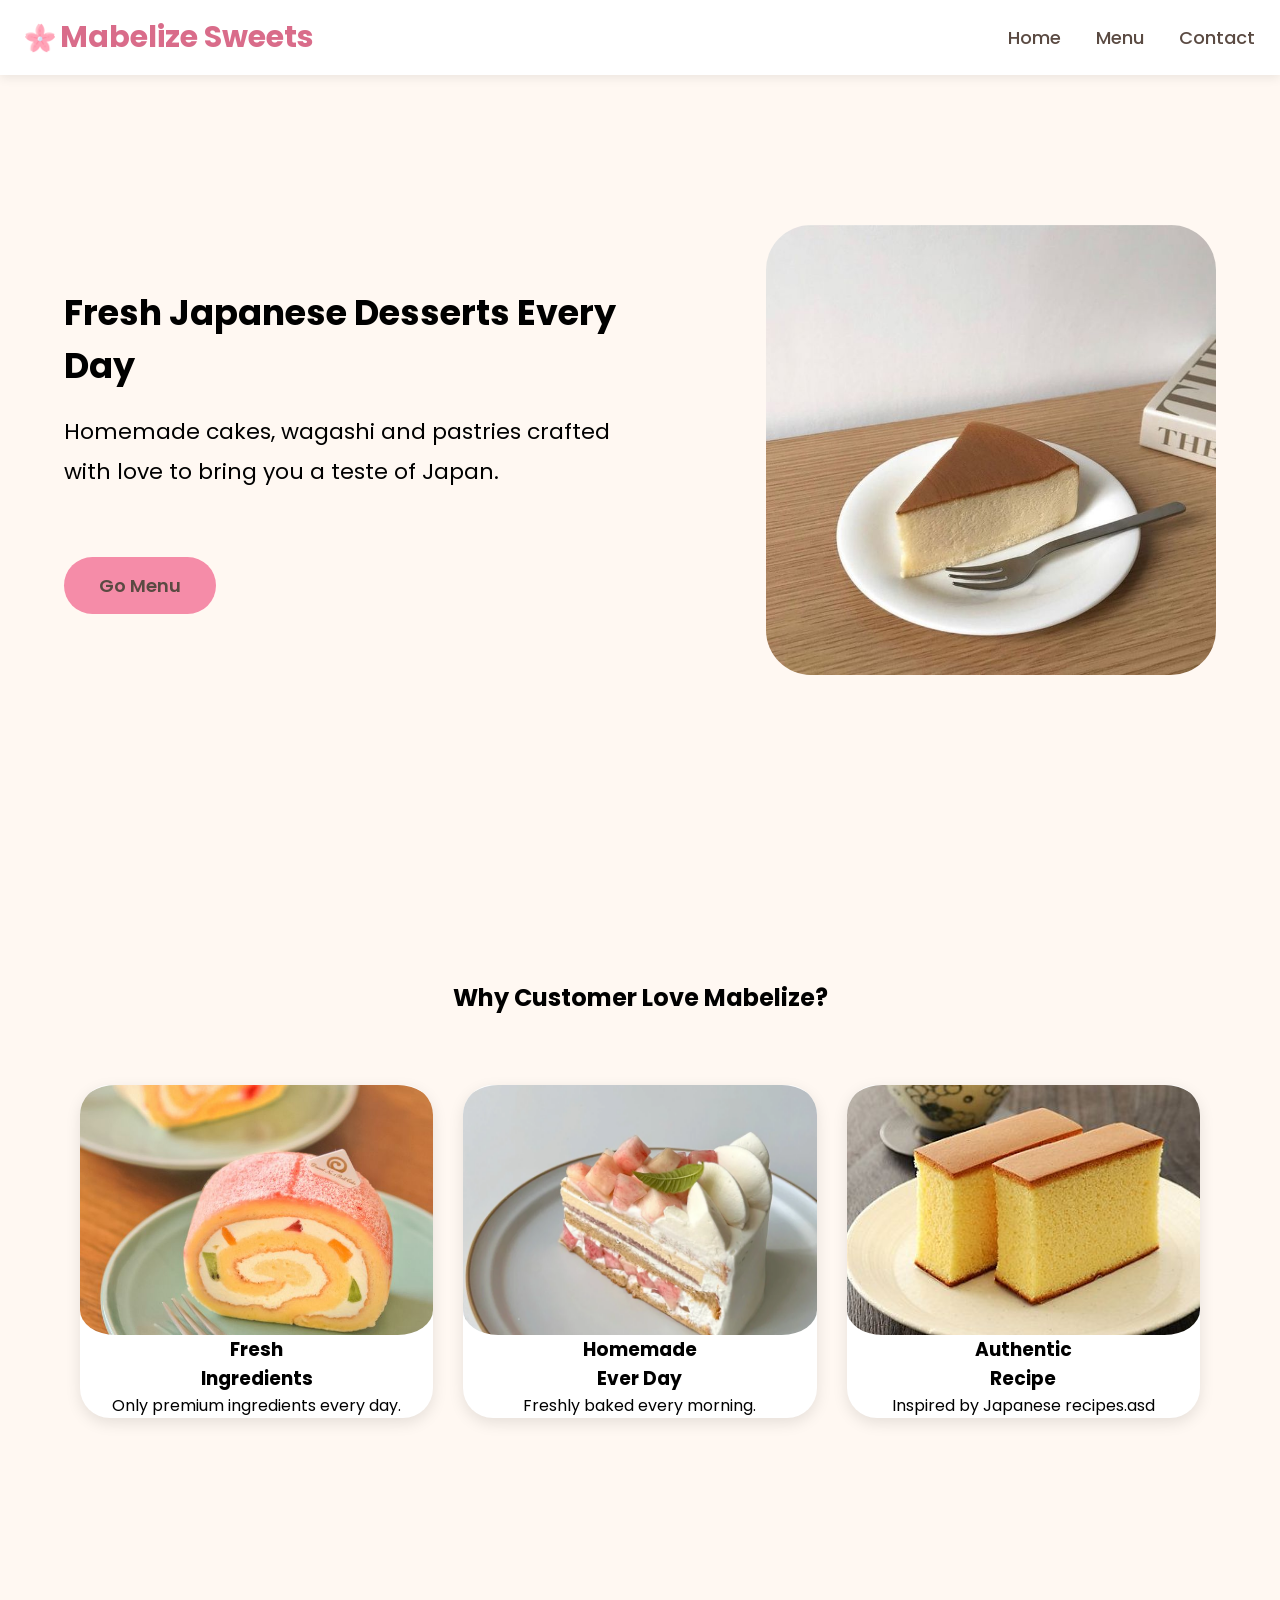
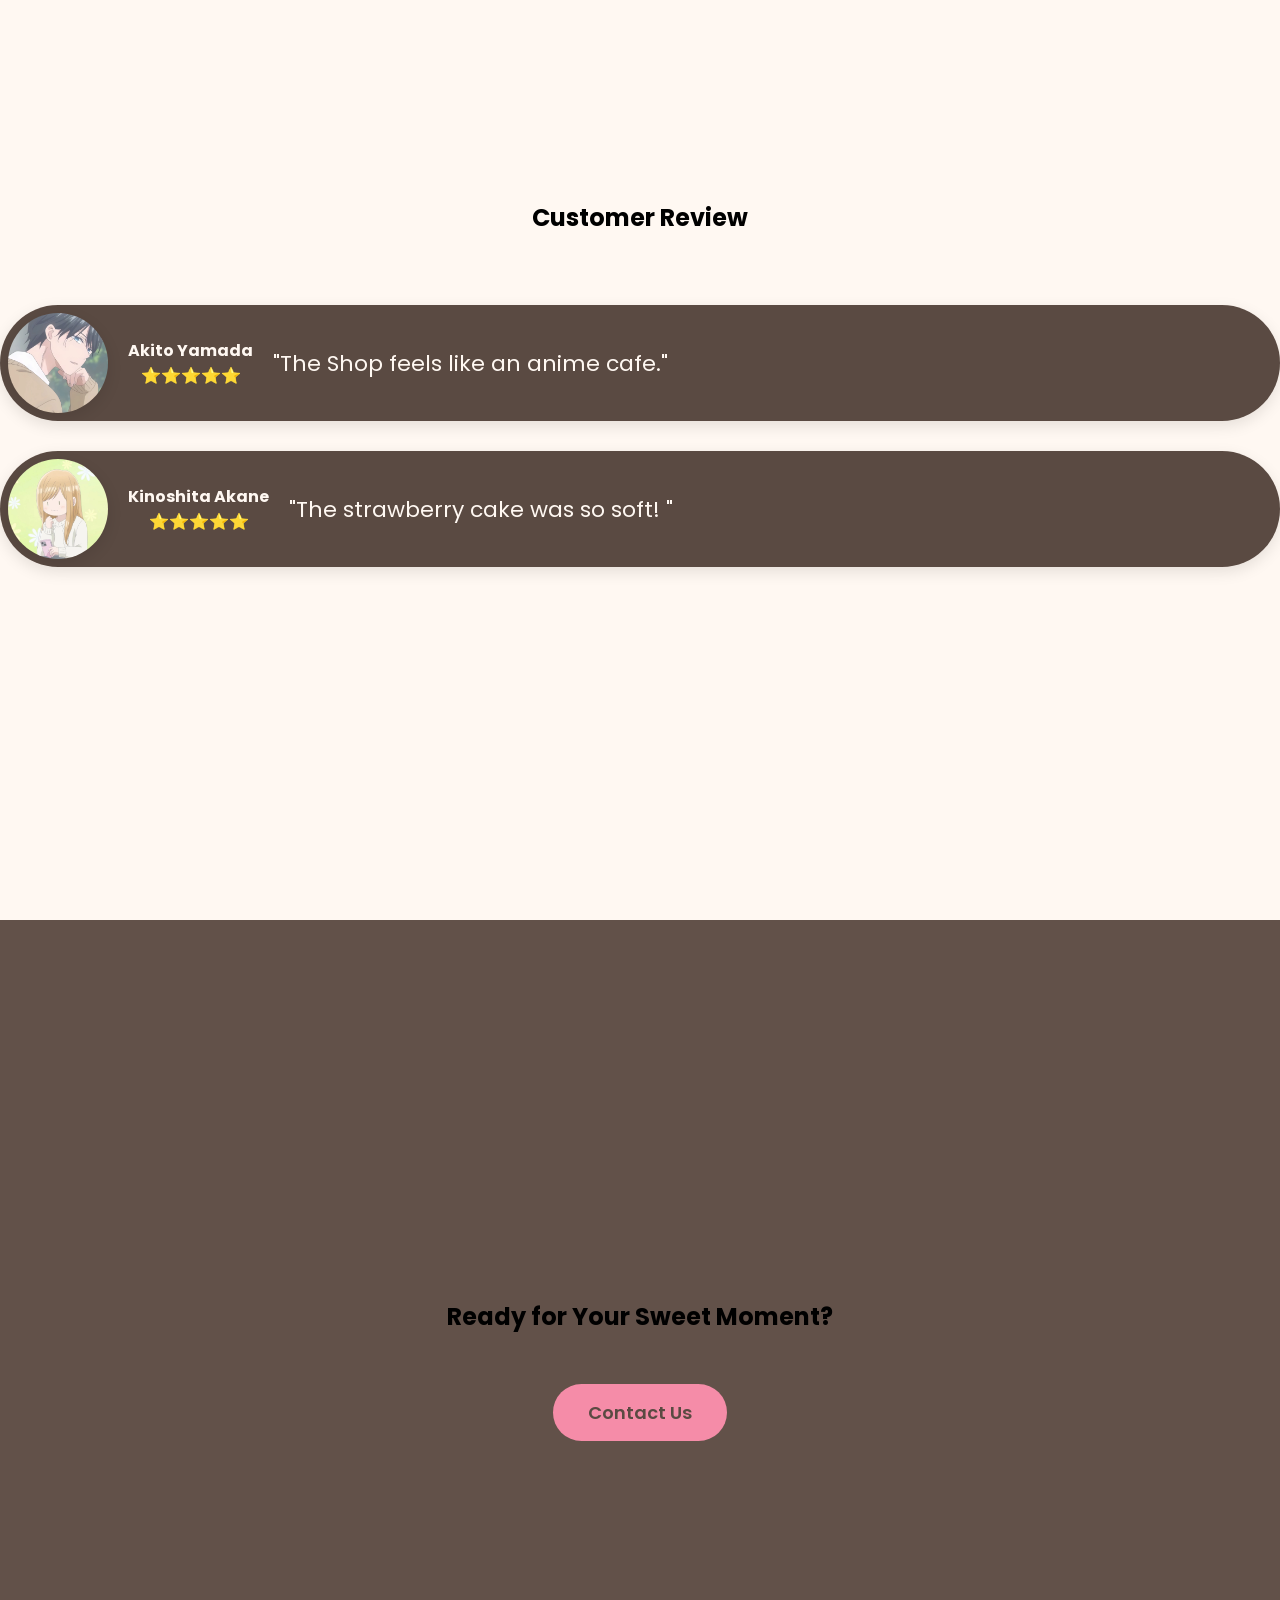
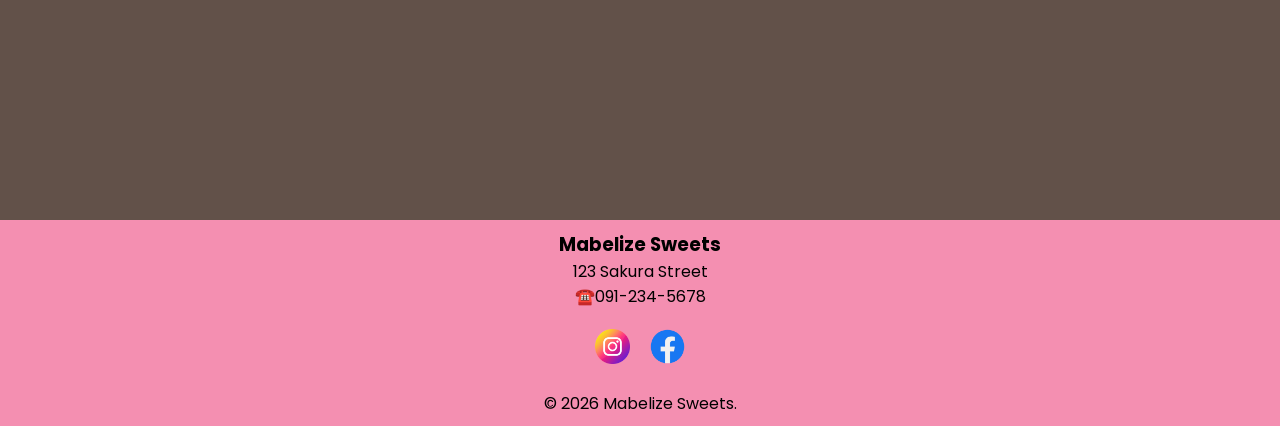
==== index.html @ 02765c97 "Add files via upload" ====
<!DOCTYPE html>
<html lang="en">
<head>
    <meta charset="UTF-8">
    <meta name="viewport" content="width=device-width, initial-scale=1.0">

    <title>Mabelize Sweets</title>

    <link rel="icon" type="image/png" href="./images/sakura.png">
    
    <link rel="preconnect" href="https://fonts.googleapis.com">
    <link rel="preconnect" href="https://fonts.gstatic.com" crossorigin>
    <link href="https://fonts.googleapis.com/css2?family=Poppins:wght@300;400;500;600;700&display=swap" rel="stylesheet">
    
    <link rel="stylesheet" href="./css/style.css" />

</head>

<body>
    
    <header>

        <nav class="navbar">

            <div class="logo">

                <img  src="./images/sakura.png" alt="Sakura">

                <h1>Mabelize Sweets</h1>
                
            </div>

            <ul class="nav-links">

                <li><a href="index.html">Home</a></li>
                <li><a href="menu.html">Menu</a></li>
                <li><a href="contact.html">Contact</a></li>

            </ul>
        </nav>

    </header>

    <main>

        <section class="hero">

            <div class="hero-text">

                <h1>Fresh Japanese Desserts Every Day</h1>

                <p>Homemade cakes, wagashi and pastries crafted <br>
                with love to bring you a teste of Japan.</p>

                <a href="menu.html" class="btn" >Go Menu</a>
            </div>
                
            <div class="hero-image">

                <img src="./images/japanese cheesecake.jpg" alt="Japanese Cake">

            </div>
            

        </section>
        
        <section class="features">

                <h1> Why Customer Love Mabelize? </h1>

            </div>

            <div class="features-container">

                <div class="features-card">

                    <img src="./images/roll cake.jpg" alt="Roll Cake">

                    <h3> 

                        Fresh <br>
                        Ingredients

                    </h3>

                    <p> Only premium ingredients every day. </p>

                </div>

                <div class="features-card">

                    <img src="./images/Peach Cake.webp" alt="Peach Cake">

                    <h3> 

                        Homemade <br>
                        Ever Day

                    </h3>

                    <p>

                        Freshly baked every morning.

                    </p>

                </div>

                <div class="features-card">

                    <img src="./images/Kasutera.jpg" alt = "Kasutera">

                    <h3> 

                        Authentic <br>
                        Recipe

                    </h3>

                    <p>

                        Inspired by Japanese recipes.asd

                    </p>

                </div>

            </div>
            
        </section>

        <section class="testimonails">

            <h1>Customer Review</h1>

            <div class="testimonails-container">

                <div class="testimonails-card">

                    <img src = "images/Yamada Customer.webp" alt="Cutomerone"> 

                    <h4>Akito Yamada

                    <br>
                    ⭐⭐⭐⭐⭐

                    <br>
                    </h4>

                    <p>
                        "The Shop feels like an anime cafe."
                    </p>

                </div>

                <div class="testimonails-card">

                    <img src = "images/Akane Customer.webp" alt="Cutomertwo"> 

                    <h4>Kinoshita Akane  
                    <br>
                    ⭐⭐⭐⭐⭐
                    </h4>

                     <p>
                        "The strawberry cake was so soft! "
                    </p>
   


                </div>

            </div>
            
        </section>

        <section class="content">
            
            <h1>Ready for Your Sweet Moment?</h1>

            <div class="contact">
                <a href="contact.html" class="contactus">Contact Us</a>

            </div>
        </section>

    </main>

    <footer>

        <h3>Mabelize Sweets</h3>
        <p>123 Sakura Street</p>
        <p>☎️091-234-5678</p>

        <div class="social">

            <a href="#" class="iconf">
                <img src="./images/instagram.png" alt="Instagram" >
            </a>

            <a href="#" class="iconf">
                <img src="./images/facebook.png" alt="Facebook" >
            </a>
            
        </div>

        <p class="copyright">
        © 2026 Mabelize Sweets. 
        </p>

    </footer>

</body>

</html>
---- css/style.css ----
html {
    scroll-behavior: smooth;
}

*{

    margin:0;
    padding:0;
    box-sizing:border-box;

}

body{

    background-color: #fff8f2;
    font-family: "Poppins", sans-serif;
}

.navbar {
    position: fixed;
    top: 0;
    left: 0;

    width: 100%;
    
    display:flex;
    justify-content:space-between;
    align-items:center;
    padding:15px 25px;
    background:#ffffff;
    box-shadow:0 3px 10px rgba(0,0,0,0.08);

}

.nav-links a{

    text-decoration:none;
    color:#5A4A42;
    font-size:18px;
    font-weight:500;
    transition:.3s;

}

.nav-links {

    display:flex;
    list-style:none;
    gap:35px;

}

.nav-links a:hover{

    color:#D96C8A;

}

.logo {

    display:flex;
    align-items:center;
    gap: 5px;
    font-size:28px;
    font-weight:bold;
    color:#D96C8A;
}

.logo h1{

    font-size:30px;

}

div > img {

    width: 30px;
    height: 30px;
    object-fit: cover;
    border-radius: 10%;
    

}

.hero {

    display: flex;

    justify-content: space-between;
    align-items: center;
    width:90%;
    margin:auto;

    min-height:100vh;
}

.hero-text {

    flex: 1;

}

.hero-text h1{

    font-size: 35px;
    margin-bottom:20px;

}

.hero-text p{

    font-size:22px;

    line-height:1.8;

    margin-bottom:35px;

}

.hero-image {

    flex:1;
    display:flex;
    justify-content:right;
}

.hero-image img {

    width:450px;
    height: 450px;
    max-width:100%;
}

.btn {

    display:inline-block;
    margin-top:30px;
    padding:15px 35px;
    background:#F58CA8;
    color:#5A4A42;
    text-decoration:none;
    border-radius:30px;
    font-size:18px;
    font-weight:600;
    transition:.3s;

}

.btn:hover {
    color:white;
    transform:translateY(-3px);

}

.features {

    padding: 80px;
    text-align: center;
    min-height:100vh;
}

.features-container {

    display: grid;
    grid-template-columns: 1fr 1fr 1fr;

    gap: 30px;
    margin-top: 70px;
}

.features-card {

    background: white;
    border-radius: 30px;
    overflow: hidden;
    box-shadow: 0 5px 15px rgba(0, 0, 0, .1);
    transition: .3s;
}

.features-card img {

    width: 100%;
    height: 250px;
    object-fit: cover;
    display: block;
}

.testimonails {

    text-align: center;
    min-height: 80vh;

}

.testimonails-container {

    display: grid;
    grid-template-rows: 1fr 1fr ;

    gap: 30px;
    margin-top: 70px;

    
}

.testimonails-card {

    display: flex;
    align-items: center;
    gap: 20px;

    color: #fff8f2;
    background: #5A4A42;

    border-radius: 60px;
    overflow: hidden;
    box-shadow: 0 5px 15px rgba(0, 0, 0, .1);
    transition: .3s;

    padding: 8px;

}

.testimonails-card img {

    border-radius: 50%;

    width: 100px;
    height: 100px;
    box-shadow: 0 5px 15px rgba(0, 0, 0, .1);

}

.testimonails-card p {
    
    font-size:22px;

}

.content {

    min-height:100vh;
               
    display: flex;
    justify-content: center; 
    align-items: center;
    flex-direction: column;

    text-align: center;
    background-color: #625149;
    

}

.content h1 {
    display: flex;
    justify-content: center;
    align-items: center;
}

.contactus {

    display:inline-block;
    margin-top:50px;
    padding:15px 35px;

    background:#F58CA8;
    color:#5A4A42;
    
    text-decoration:none;
    border-radius:30px;
    font-size:18px;
    font-weight:600;
    transition:.3s;

}

.contactus:hover {

    color:white;
    transform:translateY(-3px);

}

footer {

    background: #f48fb1;
    text-align: center;
    padding: 10px 20px;
}

.social {

    display: flex;
    justify-content: center;
    gap: 20px;
    margin: 20px 0;

}

.social img {

    width: 35px;
    height: 35px;
    transition: .3s;
}

.social img:hover {

    transform: scale(1.2);
}
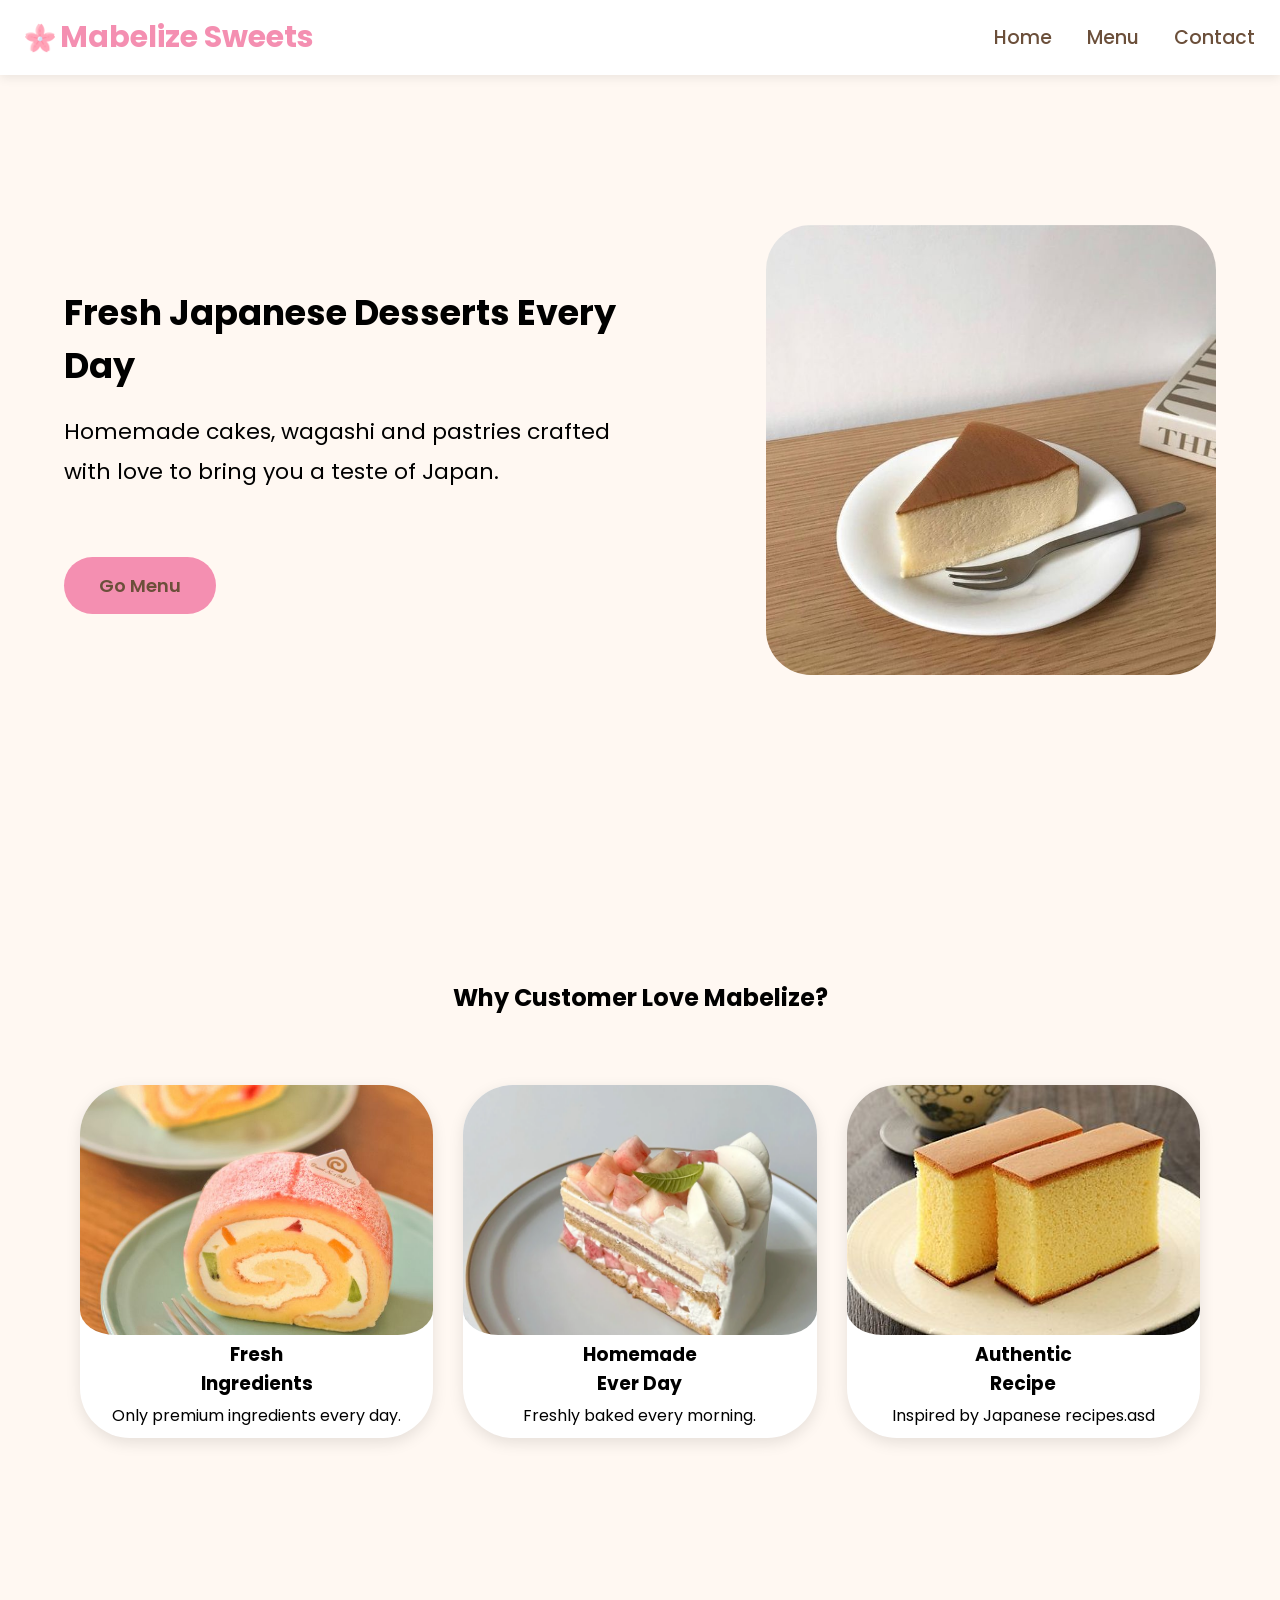
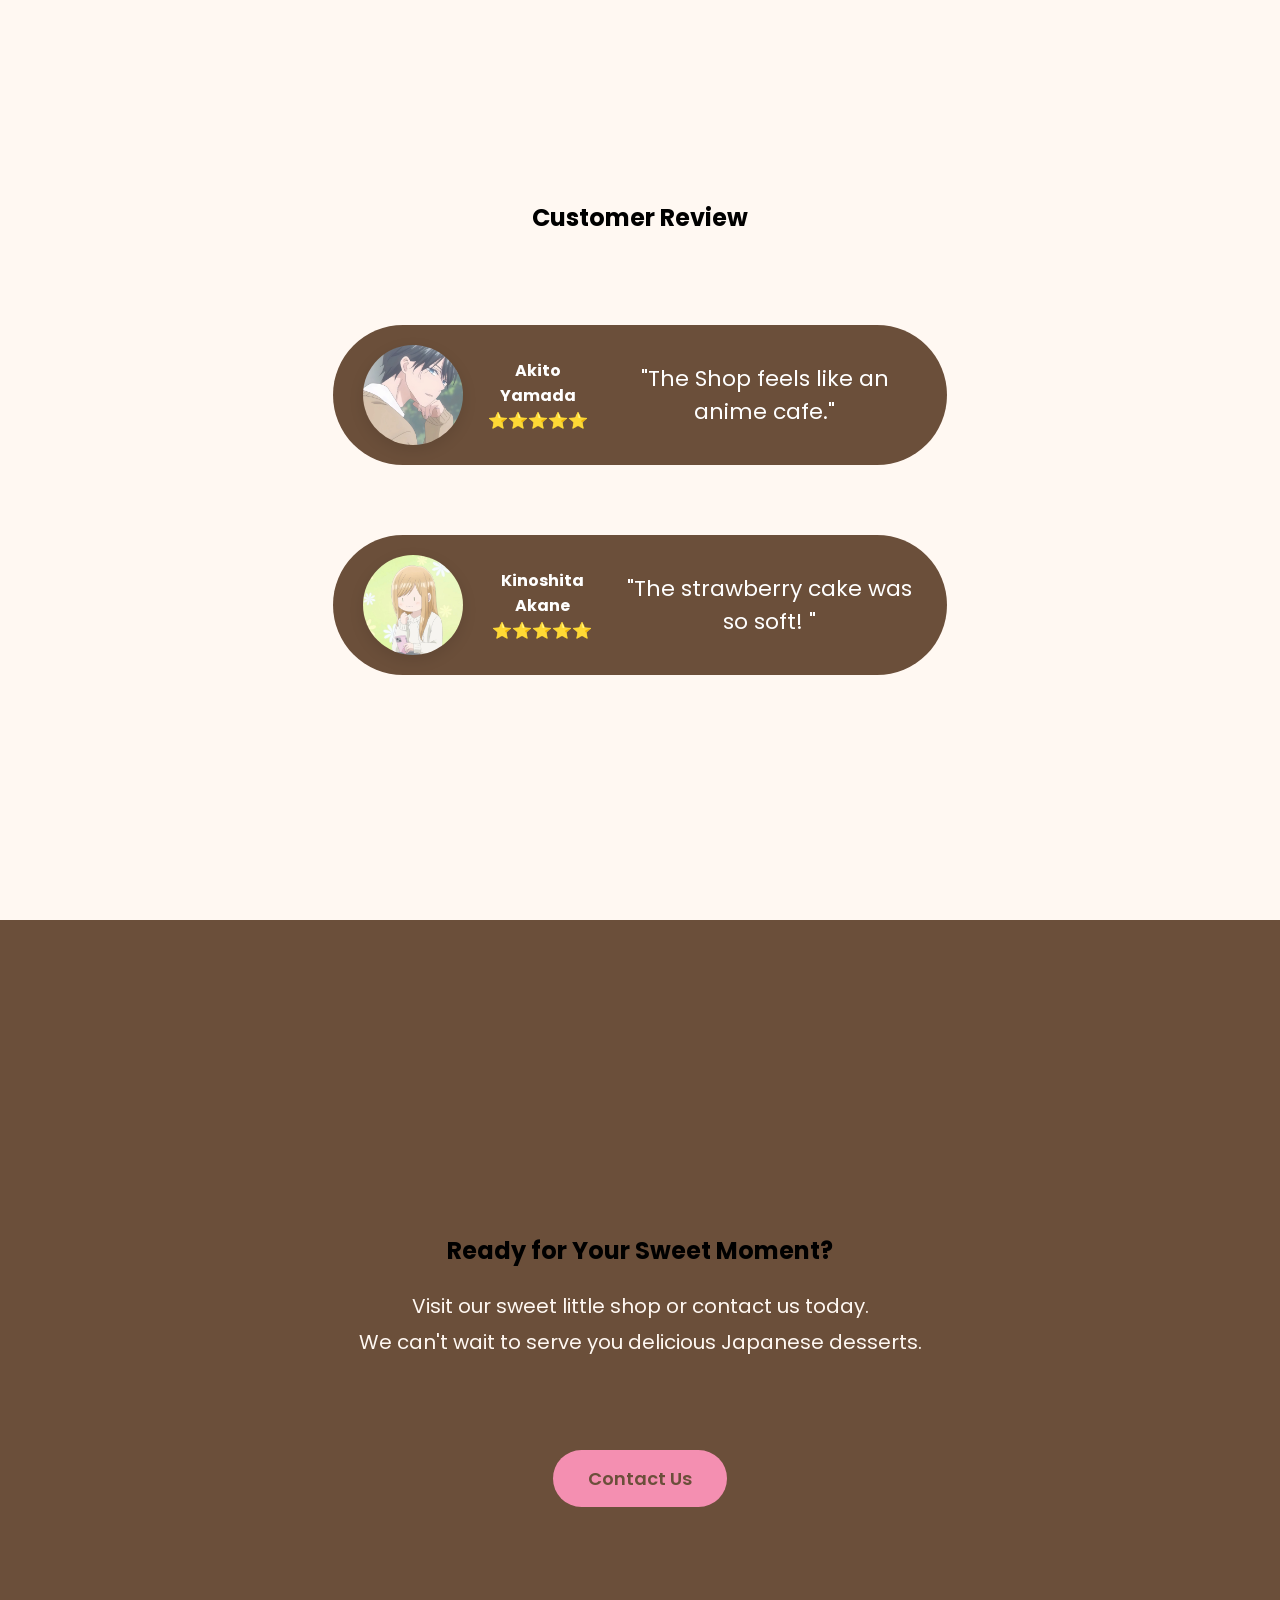
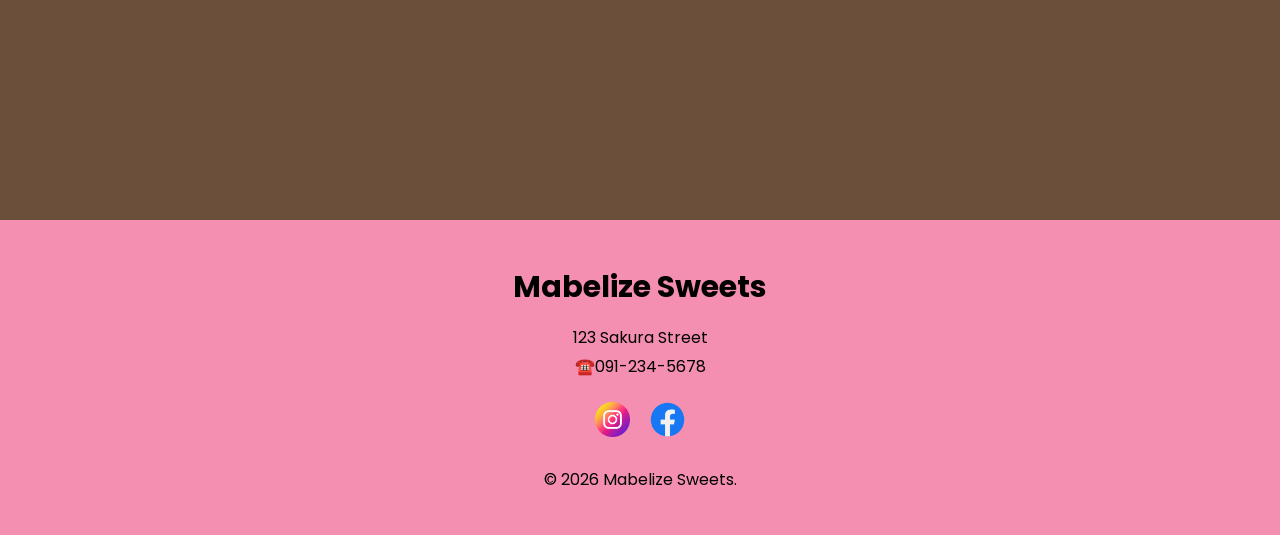
==== commit b12d4cba: "Add files via upload" ====
--- a/index.html
+++ b/index.html
@@ -22,13 +22,19 @@
 
         <nav class="navbar">
 
-            <div class="logo">
+            <a href="index.html" class="logo">
 
                 <img  src="./images/sakura.png" alt="Sakura">
 
                 <h1>Mabelize Sweets</h1>
                 
-            </div>
+            </a>
+
+             <input type="checkbox" id="menu">
+
+            <label for="menu" class="menu-icon">
+                ☰
+            </label>
 
             <ul class="nav-links">
 
@@ -82,7 +88,7 @@
                         Ingredients
 
                     </h3>
-
+                    
                     <p> Only premium ingredients every day. </p>
 
                 </div>
@@ -137,7 +143,7 @@
 
                 <div class="testimonails-card">
 
-                    <img src = "images/Yamada Customer.webp" alt="Cutomerone"> 
+                    <img src = "images/Yamada Customer.webp" alt="customerone"> 
 
                     <h4>Akito Yamada
 
@@ -155,7 +161,7 @@
 
                 <div class="testimonails-card">
 
-                    <img src = "images/Akane Customer.webp" alt="Cutomertwo"> 
+                    <img src = "images/Akane Customer.webp" alt="customertwo" > 
 
                     <h4>Kinoshita Akane  
                     <br>
@@ -178,6 +184,11 @@
             
             <h1>Ready for Your Sweet Moment?</h1>
 
+             <p>
+                Visit our sweet little shop or contact us today.<br>
+                We can't wait to serve you delicious Japanese desserts.
+            </p>
+
             <div class="contact">
                 <a href="contact.html" class="contactus">Contact Us</a>
 
--- a/css/style.css
+++ b/css/style.css
@@ -1,3 +1,12 @@
+:root {
+
+    --primary-color: #F48FB1;
+    --secondary-color: #6B4F3A;
+    --background-color: #FFF8F2;
+    --white : #FFFFFF;
+    --text-color: #555555;
+}
+
 html {
     scroll-behavior: smooth;
 }
@@ -12,8 +21,19 @@
 
 body{
 
-    background-color: #fff8f2;
+    background-color:var(--background-color);
     font-family: "Poppins", sans-serif;
+    animation:fade .6s;
+}
+
+@keyframes fade{
+    from{
+        opacity:0;
+    }
+
+    to{
+        opacity:1;
+    }
 }
 
 .navbar {
@@ -27,16 +47,29 @@
     justify-content:space-between;
     align-items:center;
     padding:15px 25px;
-    background:#ffffff;
+    background:var(--white);
     box-shadow:0 3px 10px rgba(0,0,0,0.08);
 
 }
 
+#menu{
+
+    display:none;
+
+}
+
+.menu-icon{
+    display:none;
+    font-size:32px;
+    cursor:pointer;
+    color:var(--secondary-color);
+}
+
 .nav-links a{
 
     text-decoration:none;
-    color:#5A4A42;
-    font-size:18px;
+    color:var(--secondary-color);
+    font-size:19px;
     font-weight:500;
     transition:.3s;
 
@@ -47,28 +80,37 @@
     display:flex;
     list-style:none;
     gap:35px;
-
 }
 
 .nav-links a:hover{
 
-    color:#D96C8A;
-
-}
-
-.logo {
-
+    color:var(--primary-color);
+
+}
+
+.logo{
     display:flex;
     align-items:center;
-    gap: 5px;
-    font-size:28px;
-    font-weight:bold;
-    color:#D96C8A;
+    gap:5px;
+
+    color:var(--primary-color);
+    text-decoration:none;
+}
+
+.logo:hover{
+    opacity:.8;
 }
 
 .logo h1{
 
     font-size:30px;
+
+}
+
+.logo img {
+
+    width: 30px;
+    height: 30px;
 
 }
 
@@ -136,8 +178,8 @@
     display:inline-block;
     margin-top:30px;
     padding:15px 35px;
-    background:#F58CA8;
-    color:#5A4A42;
+    background:var(--primary-color);
+    color:var(--secondary-color);
     text-decoration:none;
     border-radius:30px;
     font-size:18px;
@@ -147,7 +189,7 @@
 }
 
 .btn:hover {
-    color:white;
+    color:var(--white);
     transform:translateY(-3px);
 
 }
@@ -170,8 +212,8 @@
 
 .features-card {
 
-    background: white;
-    border-radius: 30px;
+    background: var(--white);
+    border-radius: 50px;
     overflow: hidden;
     box-shadow: 0 5px 15px rgba(0, 0, 0, .1);
     transition: .3s;
@@ -185,6 +227,16 @@
     display: block;
 }
 
+.features-card h3 {
+
+    margin-top: 5px;
+    margin-bottom: 5px;
+}
+
+.features-card p {
+    margin-bottom: 10px;
+}
+
 .testimonails {
 
     text-align: center;
@@ -195,29 +247,29 @@
 .testimonails-container {
 
     display: grid;
-    grid-template-rows: 1fr 1fr ;
-
+    grid-template-rows: 1fr 1fr ;   
     gap: 30px;
     margin-top: 70px;
 
     
 }
 
-.testimonails-card {
-
-    display: flex;
-    align-items: center;
-    gap: 20px;
-
-    color: #fff8f2;
-    background: #5A4A42;
-
-    border-radius: 60px;
-    overflow: hidden;
-    box-shadow: 0 5px 15px rgba(0, 0, 0, .1);
-    transition: .3s;
-
-    padding: 8px;
+.testimonails-card{
+
+    width:48%;
+    margin:20px auto;
+
+    display:flex;
+    align-items:center;
+    justify-content: center;
+
+    padding:20px 30px;
+    gap:25px;
+
+    background:var(--secondary-color);
+    color:white;
+
+    border-radius:100px;
 
 }
 
@@ -247,7 +299,7 @@
     flex-direction: column;
 
     text-align: center;
-    background-color: #625149;
+    background-color: var(--secondary-color);
     
 
 }
@@ -258,14 +310,21 @@
     align-items: center;
 }
 
+.content p{
+    color: var(--background-color);
+    font-size:20px;
+    margin:20px 0 40px;
+    line-height:1.8;
+}
+
 .contactus {
 
     display:inline-block;
     margin-top:50px;
     padding:15px 35px;
 
-    background:#F58CA8;
-    color:#5A4A42;
+    background:var(--primary-color);
+    color:var(--secondary-color);
     
     text-decoration:none;
     border-radius:30px;
@@ -277,16 +336,22 @@
 
 .contactus:hover {
 
-    color:white;
+    color:var(--white);
     transform:translateY(-3px);
 
 }
 
 footer {
 
-    background: #f48fb1;
-    text-align: center;
-    padding: 10px 20px;
+    background: var(--primary-color);
+    text-align: center;
+    padding: 40px 20px;
+    line-height: 1.8;
+}
+
+footer h3{
+    font-size: 30px;
+    margin-bottom: 10px;
 }
 
 .social {
@@ -310,3 +375,303 @@
     transform: scale(1.2);
 }
 
+.page-header {
+
+    text-align: center;
+    padding: 120px 20px 60px;
+}
+
+.page-header h1 {
+
+    font-size: 50px;
+    color: var(--secondary-color);
+}
+
+.page-header p {
+    
+    margin-top: 15px;
+}
+
+.product-container {
+
+    display: grid;
+    grid-template-columns: 1fr 1fr 1fr;
+    gap: 30px;
+    padding: 20px 50px;
+}
+
+.product-card {
+
+    background: var(--white);
+    border-radius: 50px;
+    overflow: hidden;
+    box-shadow: 0 5px 15px rgba(0, 0, 0, 1);
+    text-align: center;
+    transition: .3s;
+}
+
+.product-card:hover {
+
+    transition: translateY(-8px);
+    box-shadow: 0 10px 20px rgba(0, 0, 0, .15);
+
+}
+
+.product-card img {
+
+    width: 100%;
+    height: 300px;
+    object-fit: cover;
+}
+
+.product-card h3 {
+
+    margin: 15px 0 10px;
+}
+
+.product-card p {
+
+    padding: 0 15px;
+}
+
+.product-card span {
+
+    display: block;
+    margin: 20px;
+    font-size: 20px;
+    font-weight: bold;
+    color:var(--primary-color);
+}
+
+.promotion {
+
+    background: var(--secondary-color);
+    color: var(--background-color);
+    text-align: center;
+    margin-top: 50px;
+}
+
+.contact-info{
+
+    display:grid;
+
+    grid-template-columns:repeat(2,1fr);
+
+    gap:30px;
+
+    padding:50px 80px;
+
+}
+
+.info-box{
+
+    text-align: center;
+
+    background:white;
+
+    padding:25px;
+
+    border-radius:20px;
+
+    box-shadow:0 5px 15px rgba(0,0,0,.1);
+
+}
+
+.contact-form{
+
+    width:70%;
+
+    margin:50px auto;
+    
+
+}
+
+.contact-form h2{
+
+    text-align:center;
+
+    margin-bottom:30px;
+
+}
+
+.contact-form form{
+
+    display:flex;
+
+    flex-direction:column;
+
+    gap:15px;
+
+}
+
+.contact-form label{
+
+    font-weight:600;
+
+}
+
+.contact-form input,
+.contact-form textarea{
+
+    padding:15px;
+
+    border:1px solid var(--white);
+
+    border-radius:10px;
+
+    font-family:'Poppins',sans-serif;
+
+}
+
+.contact-form textarea{
+
+    resize:none;
+
+}
+
+.contact-form button{
+
+    width:200px;
+
+    align-self:center;
+
+}
+
+.map{
+
+    padding:50px 80px;
+
+}
+
+.map h2{
+
+    text-align:center;
+
+    margin-bottom:30px;
+
+}
+
+.map iframe{
+
+    border-radius:20px;
+
+}
+
+@media screen and (max-width:768px){
+
+    body{
+        padding-top:90px;
+    }
+
+    .navbar{
+        display:flex;
+        justify-content:space-between;
+        align-items:center;
+        padding:15px 20px;
+    }
+
+    .menu-icon{
+        display:block;
+    }
+
+    .nav-links{
+        display:none;
+        position:absolute;
+        top:70px;
+        left:0;
+        width:100%;
+        background:white;
+
+        flex-direction:column;
+        text-align:center;
+        gap:20px;
+        padding:20px 0;
+
+        box-shadow:0 5px 10px rgba(0,0,0,.1);
+    }
+
+    #menu:checked ~ .nav-links{
+        display:flex;
+
+        .logo h1{
+        font-size:24px;
+        }
+    }
+
+    .hero{
+        flex-direction:column;
+        text-align:center;
+        padding-top:120px;
+        gap:40px;
+    }
+
+    .hero-text h1{
+        font-size:32px;
+    }
+
+    .hero-text p{
+        font-size:18px;
+    }
+
+    .hero-image img{
+        width:100%;
+        max-width:350px;
+        height:auto;
+    }
+
+    .features{
+        padding:50px 20px;
+    }
+
+    .features-container{
+        grid-template-columns:1fr;
+    }
+
+    .testimonails-card{
+        width:90%;
+        flex-direction:column;
+        text-align:center;
+        border-radius:30px;
+        padding:20px;
+    }
+
+    .testimonails-card img{
+        width:120px;
+        height:120px;
+    }
+
+    .testimonails-card p{
+        font-size:18px;
+    }
+
+    .product-container{
+        grid-template-columns:1fr;
+        padding:30px 20px;
+    }
+
+    .contact-info{
+        grid-template-columns:1fr;
+        padding:30px 20px;
+    }
+
+    .contact-form{
+        width:90%;
+    }
+
+    .map{
+        padding:30px 20px;
+    }
+
+    .map iframe{
+        width:100%;
+        height:300px;
+    }
+
+    footer{
+        padding:30px 20px;
+    }
+
+    .social{
+        gap:15px;
+    }
+}
